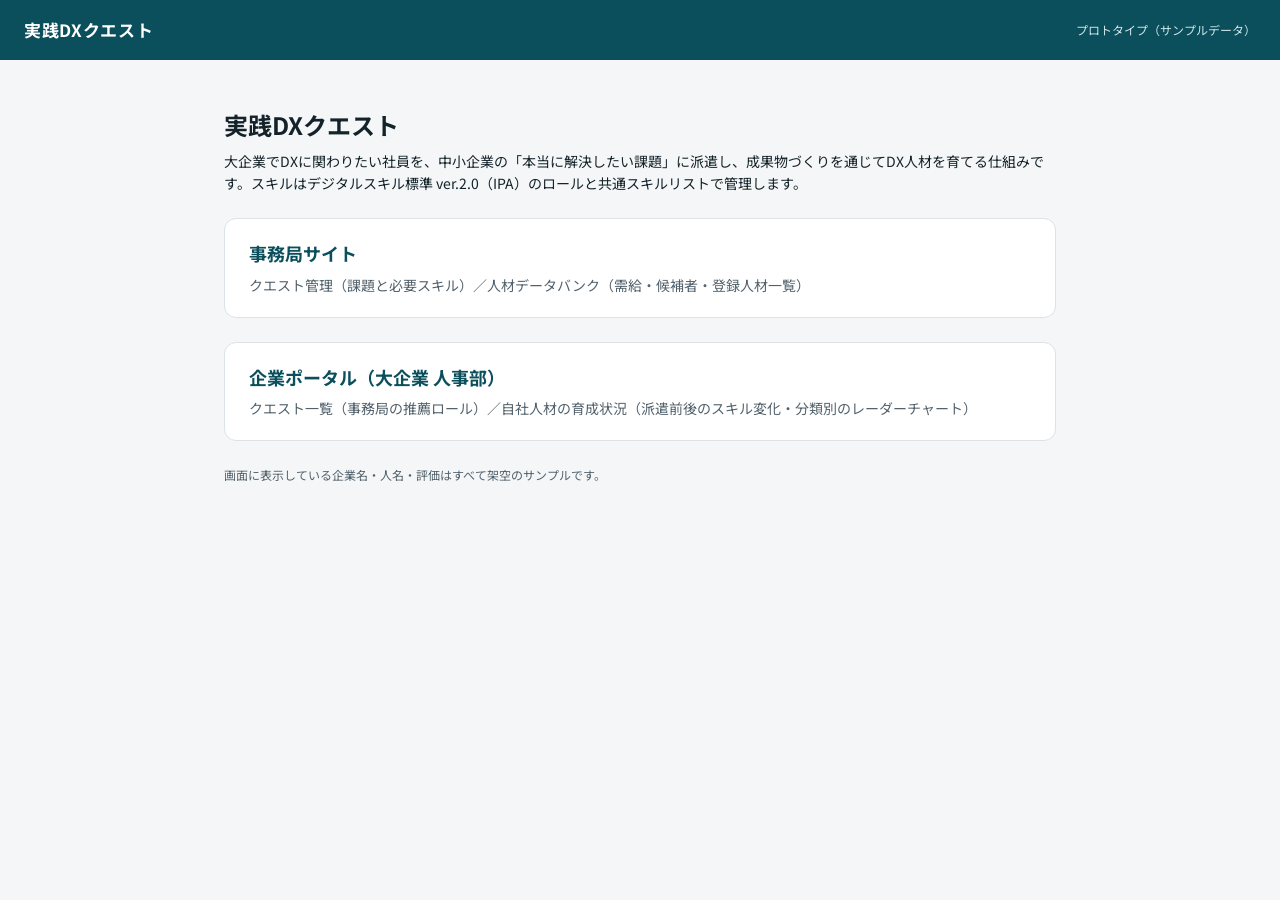
==== index.html @ 83ad589a "Initial commit" ====
<!doctype html>
<html lang="ja">
<head>
<meta charset="utf-8">
<meta name="viewport" content="width=device-width, initial-scale=1">
<title>実践DXクエスト</title>
<meta name="description" content="大企業のDX人材を中小企業の課題解決に派遣し、実践を通じてDX人材を育てる「実践DXクエスト」のプロトタイプ">
<link rel="preconnect" href="https://fonts.googleapis.com">
<link rel="preconnect" href="https://fonts.gstatic.com" crossorigin>
<link href="https://fonts.googleapis.com/css2?family=Noto+Sans+JP:wght@400;500;700&display=swap" rel="stylesheet">
<link rel="stylesheet" href="assets/style.css">
</head>
<body>
<header class="hdr">
  <div class="hdr-in">
    <a class="brand" href="./">実践DXクエスト</a>
    <div class="hdr-meta"><span>プロトタイプ（サンプルデータ）</span></div>
  </div>
</header>
<main class="landing">
  <div class="stack" style="gap:8px">
    <h1>実践DXクエスト</h1>
    <p>大企業でDXに関わりたい社員を、中小企業の「本当に解決したい課題」に派遣し、成果物づくりを通じてDX人材を育てる仕組みです。スキルはデジタルスキル標準 ver.2.0（IPA）のロールと共通スキルリストで管理します。</p>
  </div>
  <a class="entry" href="admin/">
    <h2>事務局サイト</h2>
    <p class="muted">クエスト管理（課題と必要スキル）／人材データバンク（需給・候補者・登録人材一覧）</p>
  </a>
  <a class="entry" href="company/">
    <h2>企業ポータル（大企業 人事部）</h2>
    <p class="muted">クエスト一覧（事務局の推薦ロール）／自社人材の育成状況（派遣前後のスキル変化・分類別のレーダーチャート）</p>
  </a>
  <p class="sub">画面に表示している企業名・人名・評価はすべて架空のサンプルです。</p>
</main>
</body>
</html>
---- assets/style.css ----
:root {
  --brand: #0B4F5C;
  --brand-dark: #073740;
  --brand-mid: #1C7686;
  --brand-soft: #E0F2F4;
  --brand-tint: #F2F8F9;
  --brand-line: #9FC7CE;
  --ink: #14232A;
  --ink-2: #33414A;
  --muted: #52616B;
  --line: #DCE3E6;
  --line-soft: #E8EEF0;
  --bg: #F4F6F7;
  --surface: #FFFFFF;
  --warn: #8F2F0A;
  --warn-bg: #FFEDE0;
  --warn-tint: #FFF8F3;
  --warn-line: #F2C4A6;
  --must: #B43C0C;
  --lv-a: #0B4F5C;
  --lv-b: #1C7686;
  --lv-c: #9FD0D7;
  --lv-d: #DDEFF1;
  --lv-z: #ECEFF1;
}

* { box-sizing: border-box; }
html { -webkit-text-size-adjust: 100%; }
body {
  margin: 0;
  background: var(--bg);
  color: var(--ink);
  font-family: 'Noto Sans JP', system-ui, -apple-system, 'Hiragino Sans', 'Yu Gothic UI', sans-serif;
  font-size: 14px;
  line-height: 1.6;
}
a { color: var(--brand); }
a:hover { color: var(--brand-dark); }
button { font-family: inherit; font-size: inherit; color: inherit; }
h1, h2, h3, p, dl, dd, ol { margin: 0; }
h1 { font-size: 24px; line-height: 1.4; }
h2 { font-size: 16px; }
h3 { font-size: 14px; }

/* ---- header ---- */
.hdr { background: var(--brand); color: #FFFFFF; }
.hdr-in {
  max-width: 1360px; margin: 0 auto; padding: 0 24px; min-height: 60px;
  display: flex; flex-wrap: wrap; align-items: center; gap: 8px 32px;
}
.brand { font-weight: 700; font-size: 17px; letter-spacing: 0.04em; color: inherit; text-decoration: none; }
.brand small { font-weight: 400; font-size: 13px; margin-left: 10px; opacity: 0.85; }
.nav { display: flex; flex-wrap: wrap; gap: 4px; }
.nav a { color: #FFFFFF; text-decoration: none; padding: 8px 16px; border-radius: 6px; }
.nav a[aria-current="page"] { background: #FFFFFF; color: var(--brand); font-weight: 700; }
.hdr-meta { margin-left: auto; display: flex; align-items: center; gap: 12px; font-size: 12px; color: #CFE6EA; }
.who { background: #FFFFFF; color: var(--brand); font-weight: 700; padding: 2px 10px; border-radius: 999px; }
.hdr.light { background: var(--surface); color: var(--ink); border-bottom: 1px solid var(--line); }
.hdr.light .brand { color: var(--brand); }
.hdr.light .brand small { color: var(--muted); opacity: 1; }
.hdr.light .nav a { color: var(--ink); }
.hdr.light .nav a[aria-current="page"] { background: var(--brand); color: #FFFFFF; }
.hdr.light .hdr-meta { color: var(--muted); }
.hdr.light .who { background: var(--brand); color: #FFFFFF; }

/* ---- layout ---- */
.wrap { max-width: 1360px; margin: 0 auto; padding: 24px; display: flex; flex-direction: column; gap: 20px; }
.split { display: flex; flex-wrap: wrap; gap: 24px; align-items: flex-start; }
.side { flex: 1 1 280px; display: flex; flex-direction: column; gap: 12px; }
.main { flex: 999 1 560px; min-width: 0; display: flex; flex-direction: column; gap: 20px; }
.stack { display: flex; flex-direction: column; gap: 8px; }
.row { display: flex; flex-wrap: wrap; gap: 8px; align-items: center; }
.between { display: flex; flex-wrap: wrap; justify-content: space-between; align-items: baseline; gap: 8px 16px; }
.grid { display: grid; gap: 12px; }
.g-160 { grid-template-columns: repeat(auto-fit, minmax(160px, 1fr)); }
.g-220 { grid-template-columns: repeat(auto-fit, minmax(220px, 1fr)); }
.g-260 { grid-template-columns: repeat(auto-fit, minmax(260px, 1fr)); }
.g-420 { grid-template-columns: repeat(auto-fit, minmax(min(420px, 100%), 1fr)); }

.card { background: var(--surface); border: 1px solid var(--line); border-radius: 12px; padding: 20px 24px; display: flex; flex-direction: column; gap: 16px; }
.card.lg { padding: 24px 28px; gap: 20px; }
.box { border: 1px solid var(--line); border-radius: 10px; padding: 12px 14px; }
.soft { background: var(--bg); border-radius: 8px; padding: 10px 14px; }
.muted { color: var(--muted); }
.small { font-size: 12px; }
.xs { font-size: 11px; }
.strong { font-weight: 700; }
.title-ink { color: var(--brand); }
.sub { font-size: 12px; color: var(--muted); }

/* ---- stats ---- */
.stats { display: grid; grid-template-columns: repeat(auto-fit, minmax(150px, 1fr)); gap: 12px; }
.stat { background: var(--surface); border: 1px solid var(--line); border-radius: 10px; padding: 10px 16px; }
.stat .k { font-size: 12px; color: var(--muted); }
.stat .v { font-size: 24px; font-weight: 700; }
.stat .v small { font-size: 13px; font-weight: 500; }
.stat.hi { background: var(--brand-soft); border-color: var(--brand-line); }
.stat.hi .k, .stat.hi .v { color: var(--brand); font-weight: 700; }

.rules { display: grid; grid-template-columns: repeat(auto-fit, minmax(260px, 1fr)); gap: 10px 24px; font-size: 12px; color: var(--ink-2); padding: 14px 20px; }
.rules strong { color: var(--ink); }

/* ---- controls ---- */
.pill {
  cursor: pointer; min-height: 40px; padding: 6px 14px; border-radius: 999px;
  border: 1px solid #B8C6CC; background: var(--surface); color: var(--ink); font-size: 13px; font-weight: 500;
}
.pill[aria-pressed="true"] { background: var(--brand); border-color: var(--brand); color: #FFFFFF; }
.pill.sq { border-radius: 8px; }
.tab {
  cursor: pointer; min-height: 44px; text-align: left; padding: 6px 14px; border-radius: 8px;
  border: 1px solid #B8C6CC; background: var(--surface); display: flex; flex-direction: column; line-height: 1.4;
}
.tab[aria-pressed="true"] { background: var(--brand); border-color: var(--brand); color: #FFFFFF; }
.tab .t1 { font-size: 11px; }
.tab .t2 { font-size: 13px; font-weight: 700; }
.qitem {
  cursor: pointer; text-align: left; background: var(--surface); border: 2px solid var(--line); border-radius: 10px;
  padding: 14px 16px; display: flex; flex-direction: column; gap: 6px; min-height: 44px; width: 100%;
}
.qitem[aria-pressed="true"] { background: var(--brand-tint); border-color: var(--brand); }
.linkbtn {
  cursor: pointer; background: none; border: 0; padding: 4px 0; text-align: left; min-height: 44px;
  display: flex; flex-direction: column;
}
.linkbtn .nm { font-weight: 700; color: var(--brand); text-decoration: underline; }
/* 派遣基準以上の社員の名前を強調 */
.linkbtn.hi .nm { font-size: 17px; color: var(--brand-dark); display: inline-flex; align-items: center; gap: 8px; }
.linkbtn.hi .nm, .hi-name { background: linear-gradient(transparent 58%, #FFE08A 58%); }
.hi-badge { font-size: 11px; font-weight: 700; color: #FFFFFF; background: var(--brand); border-radius: 4px; padding: 1px 6px; display: inline-block; }
.hi-name { color: var(--brand-dark); align-self: flex-start; }
.pill[aria-current="page"] { background: var(--brand); border-color: var(--brand); color: #FFFFFF; }

/* ---- radar chart ---- */
.radar-wrap { width: 100%; max-width: 860px; margin: 0 auto; }
.radar { width: 100%; height: auto; display: block; font-family: inherit; }
.radar .rd-tick { font-size: 12px; fill: var(--muted); }
.radar .rd-link { cursor: pointer; }
.radar .rd-name { font-size: 14px; font-weight: 700; fill: var(--brand); text-decoration: underline; }
.radar .rd-link:hover .rd-name, .radar .rd-link:focus .rd-name { fill: var(--brand-dark); }
.radar .rd-judge { font-size: 12px; font-weight: 700; }
.radar .rd-judge.ok { fill: var(--brand); }
.radar .rd-judge.ng { fill: var(--must); }
.radar .rd-judge.none { fill: var(--muted); font-weight: 400; }
.legend .sw { display: inline-block; width: 22px; height: 10px; }

/* ---- badges ---- */
.lv {
  display: inline-flex; align-items: center; justify-content: center; width: 26px; height: 26px;
  border-radius: 5px; font-weight: 700; flex: none;
}
.lv.sm { width: 22px; height: 22px; }
.lv-a { background: var(--lv-a); color: #FFFFFF; }
.lv-b { background: var(--lv-b); color: #FFFFFF; }
.lv-c { background: var(--lv-c); color: #0B2E35; }
.lv-d { background: var(--lv-d); color: #0B2E35; }
.lv-z { background: var(--lv-z); color: var(--ink-2); }
.lv-none { background: transparent; color: var(--muted); }
.lv.key { outline: 2px solid #E8A33D; outline-offset: 1px; }
.tag { font-size: 12px; font-weight: 700; padding: 2px 10px; border-radius: 999px; white-space: nowrap; display: inline-block; }
.tag.sq { border-radius: 6px; }
.t-ok { background: var(--brand-soft); color: var(--brand); }
.t-warn { background: var(--warn-bg); color: var(--warn); }
.t-gray { background: #ECEFF1; color: var(--ink-2); }
.t-strong { background: var(--brand); color: #FFFFFF; }
.t-must { background: var(--must); color: #FFFFFF; font-size: 11px; padding: 1px 8px; border-radius: 4px; }
.chip { display: inline-flex; gap: 8px; align-items: baseline; border: 1px solid var(--brand-line); background: var(--brand-tint); border-radius: 8px; padding: 6px 12px; }
.gap-chip { font-size: 11px; background: var(--warn-bg); color: var(--warn); border-radius: 4px; padding: 0 6px; }
.gap-chip.md { font-size: 12px; padding: 2px 8px; }
.legend { display: flex; flex-wrap: wrap; gap: 8px 16px; font-size: 12px; color: var(--ink-2); align-items: center; }
.legend span { display: inline-flex; align-items: center; gap: 6px; }

/* ---- bars ---- */
.bar { display: block; height: 8px; border-radius: 4px; background: var(--line-soft); overflow: hidden; }
.bar > span { display: block; height: 100%; background: var(--brand); }
.bar.thin { height: 6px; }
.bar.low > span { background: #C2571F; }

/* ---- tables ---- */
.scroll { overflow-x: auto; background: var(--surface); border: 1px solid var(--line); border-radius: 12px; }
.scroll.inner { border-radius: 10px; }
table { border-collapse: collapse; width: 100%; font-size: 13px; }
th, td { padding: 8px 12px; }
thead tr { background: var(--bg); }
thead th { text-align: left; }
tbody tr { border-top: 1px solid var(--line-soft); }
th.c, td.c { text-align: center; }
tr.grp { background: #EEF4F5; }
tr.grp th { text-align: left; font-size: 13px; }
tr.sel { background: var(--brand-tint); }
.vt { writing-mode: vertical-rl; display: inline-block; height: 170px; text-align: start; letter-spacing: 0.04em; font-weight: 500; font-size: 12px; }
.bl { border-left: 1px solid var(--line); }
.bl-soft { border-left: 1px solid #F0F3F4; }
.ratio { display: inline-block; min-width: 36px; padding: 2px 4px; border-radius: 5px; font-weight: 700; font-size: 12px; }
.r-full { background: var(--brand); color: #FFFFFF; }
.r-half { background: var(--lv-c); color: #0B2E35; }
.r-low { background: var(--warn-bg); color: var(--warn); }

/* ---- supply cards / candidates ---- */
.supply { border: 1px solid var(--line); border-radius: 10px; padding: 12px 14px; display: flex; flex-direction: column; gap: 6px; }
.supply.short { background: var(--warn-tint); border-color: var(--warn-line); }
.supply .nums { display: flex; gap: 16px; font-size: 12px; color: var(--ink-2); }
.supply .nums strong { font-size: 20px; color: var(--ink); }
.slot { border: 1px solid var(--line); border-radius: 10px; overflow: hidden; }
.slot-h { background: var(--bg); padding: 10px 14px; }
.cand { padding: 10px 14px; border-top: 1px solid var(--line-soft); display: grid; grid-template-columns: 28px minmax(0, 1fr) 120px; gap: 10px; align-items: start; }
.cand .rk { font-weight: 700; font-size: 16px; }

/* ---- judge box ---- */
.judge { border-radius: 10px; padding: 14px 16px; display: flex; flex-direction: column; gap: 4px; border: 1px solid var(--line); background: var(--bg); }
.judge.ok { background: var(--brand-soft); border-color: var(--brand-line); }
.judge.ok strong { color: var(--brand); }
.judge.warn { background: var(--warn-tint); border-color: var(--warn-line); }
.judge.warn strong { color: var(--warn); }
.judge strong { font-size: 16px; }

dl.kv { display: grid; grid-template-columns: auto minmax(0, 1fr); gap: 6px 16px; }
dl.kv dt { color: var(--muted); font-size: 13px; }
dl.meta { display: grid; grid-template-columns: repeat(auto-fit, minmax(160px, 1fr)); gap: 12px; }
dl.meta dt { font-size: 12px; color: var(--muted); }
dl.meta dd { font-weight: 500; }

/* ---- landing ---- */
.landing { max-width: 880px; margin: 0 auto; padding: 48px 24px; display: flex; flex-direction: column; gap: 24px; }
.entry { display: block; text-decoration: none; color: var(--ink); background: var(--surface); border: 1px solid var(--line); border-radius: 12px; padding: 20px 24px; }
.entry:hover { border-color: var(--brand); color: var(--ink); }
.entry h2 { color: var(--brand); font-size: 18px; margin-bottom: 6px; }

@media (max-width: 600px) {
  .wrap { padding: 16px; }
  .hdr-in { padding: 8px 16px; }
  .hdr-meta { margin-left: 0; }
  .card, .card.lg { padding: 16px; }
  .cand { grid-template-columns: 24px minmax(0, 1fr); }
  .cand > :last-child { grid-column: 2; }
}
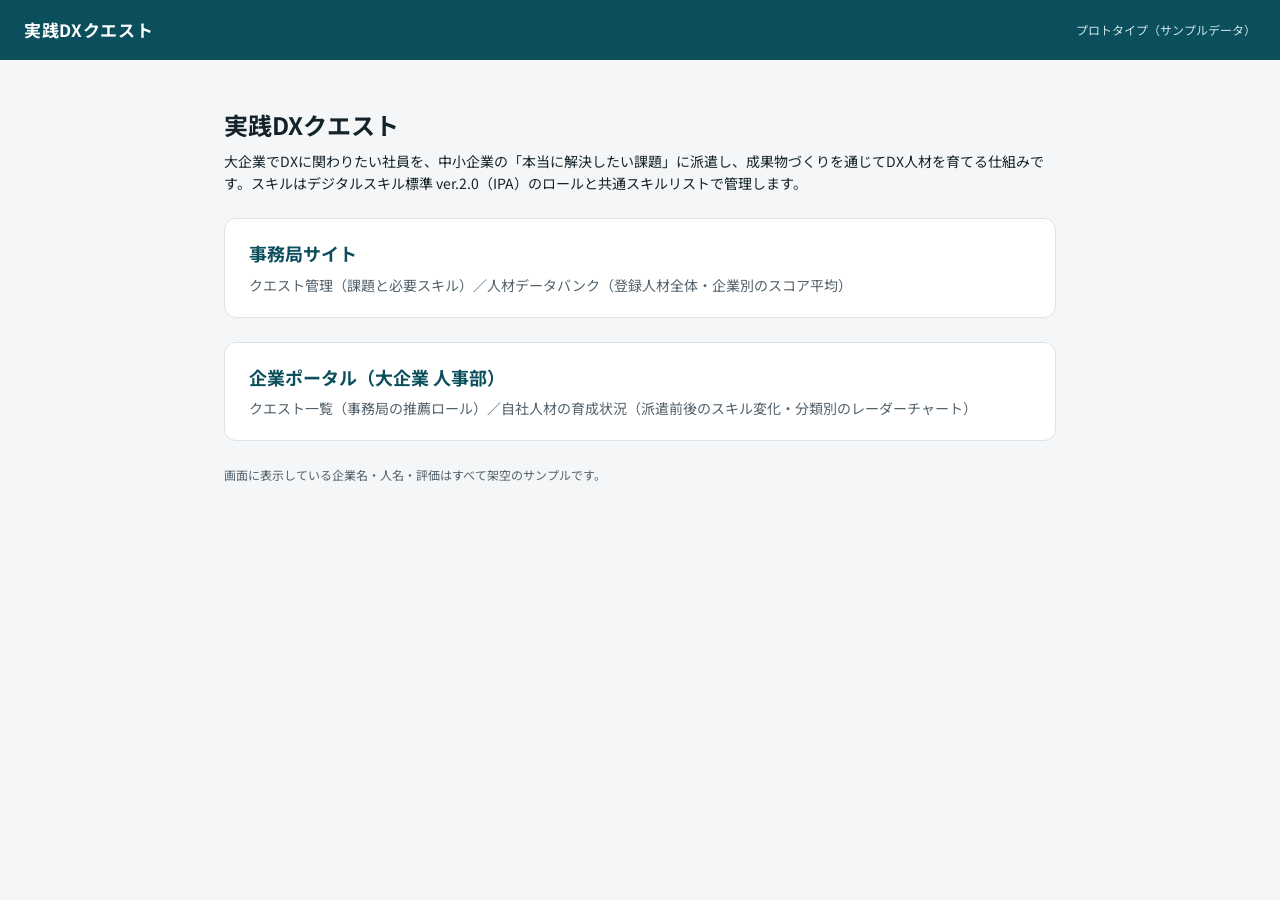
==== commit 319bcc37: "実践DXクエスト：画面プロトタイプとサンプルデータ（第2.15版） - 企業ポータル：自社人材の育成状況を「会社全体／従業員」のタブに（X社200名） - 事務局：人材データバンクを「登録人材全体／企" ====
--- a/index.html
+++ b/index.html
@@ -24,7 +24,7 @@
   </div>
   <a class="entry" href="admin/">
     <h2>事務局サイト</h2>
-    <p class="muted">クエスト管理（課題と必要スキル）／人材データバンク（需給・候補者・登録人材一覧）</p>
+    <p class="muted">クエスト管理（課題と必要スキル）／人材データバンク（登録人材全体・企業別のスコア平均）</p>
   </a>
   <a class="entry" href="company/">
     <h2>企業ポータル（大企業 人事部）</h2>
--- a/assets/style.css
+++ b/assets/style.css
@@ -234,3 +234,108 @@
   .cand { grid-template-columns: 24px minmax(0, 1fr); }
   .cand > :last-child { grid-column: 2; }
 }
+
+/* 人事部：経歴タイムライン・自己評価 */
+.visually-hidden { position: absolute; width: 1px; height: 1px; overflow: hidden; clip: rect(0 0 0 0); white-space: nowrap; }
+.timeline { list-style: none; margin: 0; padding: 0 0 0 4px; }
+.timeline li { position: relative; display: grid; grid-template-columns: 108px 1fr; gap: 4px 12px; padding: 0 0 14px 18px; border-left: 2px solid var(--line); }
+.timeline li:last-child { padding-bottom: 0; border-left-color: transparent; }
+.timeline li::before { content: ""; position: absolute; left: -7px; top: 3px; width: 12px; height: 12px; border-radius: 50%; background: var(--surface); border: 2px solid var(--brand-line); }
+.timeline li.now::before { background: var(--brand); border-color: var(--brand); }
+.tl-when { font-size: 12px; color: var(--ink-2); display: flex; flex-direction: column; align-items: flex-start; gap: 4px; }
+.tl-what { display: flex; flex-direction: column; gap: 2px; min-width: 0; }
+.sq-q { font-weight: 500; font-size: 13px; }
+.sq-opts { list-style: none; margin: 0; padding: 0; display: flex; flex-direction: column; gap: 2px; font-size: 13px; color: var(--muted); }
+.sq-opts li.on { color: var(--brand); font-weight: 700; }
+.sq-mark { display: inline-block; width: 1.4em; }
+.sq-level { display: flex; gap: 4px; }
+.sq-level span { flex: 1; height: 10px; border-radius: 3px; background: var(--line-soft); }
+.sq-level span.f { background: var(--brand); }
+@media (max-width: 480px) { .timeline li { grid-template-columns: 1fr; } }
+
+/* ==========================================================================
+   企業ポータル（body.dash）：デジタル庁「ダッシュボードデザインの実践ガイドブック」準拠
+   - 配色は同ガイドブックのテンプレート（Blue／Solid Gray）のカラーコード
+   - グレーを基調にし、強調はキー色（Blue）1系統。達成・未達は Success／Error のセマンティック色
+   - 3D・影・グラデーションなどの装飾は使わない
+   ========================================================================== */
+:root { --ok: var(--brand); --pos: var(--brand); }
+body.dash {
+  --brand: #0017C1;       /* Blue 900（Highlight／Link／チャート Primary） */
+  --brand-dark: #1A1A1A;  /* Solid Gray 900 */
+  --brand-mid: #3460FB;   /* Blue 600 */
+  --brand-soft: #E8F1FE;  /* Blue 50 */
+  --brand-tint: #E8F1FE;
+  --brand-line: #C5D7FB;  /* Blue 200 */
+  --ink: #1A1A1A;         /* Solid Gray 900 */
+  --ink-2: #333333;       /* Solid Gray 800 */
+  --muted: #626264;       /* Text Label */
+  --line: #CCCCCC;        /* Solid Gray 200 */
+  --line-soft: #F2F2F2;   /* Solid Gray 50 */
+  --bg: #F8F8FB;          /* 背景 Standard */
+  --warn: #CE0000;        /* Error */
+  --warn-bg: #FDEEEE;     /* Red 50 */
+  --warn-tint: #FDEEEE;
+  --warn-line: #FFBBBB;   /* Red 200 */
+  --must: #CE0000;
+  --ok: #197A4B;          /* Success */
+  --pos: #3460FB;         /* Positive（増加） */
+  --lv-a: #0017C1; --lv-b: #3460FB; --lv-c: #C5D7FB; --lv-d: #E8F1FE; --lv-z: #F2F2F2;
+}
+/* 強調はマーカー（グラデーション）をやめ、文字の大きさ・太さとラベルで行う */
+body.dash .linkbtn.hi .nm, body.dash .hi-name { background: none; }
+/* 特に重要な指標は Highlight 背景（Blue 900 に白文字） */
+body.dash .stat.hi { background: var(--brand); border-color: var(--brand); }
+body.dash .stat.hi .k, body.dash .stat.hi .v, body.dash .stat.hi .cmp { color: #FFFFFF; }
+body.dash .t-ok { background: #FFFFFF; color: var(--ok); box-shadow: inset 0 0 0 1px var(--ok); }
+body.dash .lv-c, body.dash .lv-d { color: #1A1A1A; }
+
+/* メタ情報（基準時点・更新日・出典・注記） */
+.metainfo { display: flex; flex-wrap: wrap; gap: 2px 20px; margin: 0; font-size: 12px; color: var(--muted); }
+.metainfo > div { display: flex; gap: 6px; }
+.metainfo dt { font-weight: 700; }
+.metainfo dd { margin: 0; }
+/* KPI の比較値 */
+.stat .cmp { font-size: 12px; color: var(--muted); }
+/* 数値の列は右寄せ・等幅数字 */
+th.num, td.num { text-align: right; font-variant-numeric: tabular-nums; white-space: nowrap; }
+.delta { display: inline-block; min-width: 3.8em; margin-left: 6px; text-align: right; font-size: 12px; font-weight: 700; color: var(--pos); }
+.ok-ink { color: var(--ok); }
+.ng-ink { color: var(--must); }
+
+/* レーダーチャートの系列（線種・マーカーの形でも区別） */
+.radar .rd-grid { fill: none; stroke: var(--line); stroke-width: 1; }
+.rd-req { fill: none; stroke: #4D4D4D; stroke-width: 2; stroke-dasharray: 6 4; }   /* Solid Gray 700・破線 */
+.rd-pre { fill: none; stroke: #767676; stroke-width: 2; }                           /* Solid Gray 536・実線 */
+.rd-pre-pt { fill: #767676; stroke: #FFFFFF; stroke-width: 1.5; }                   /* 四角 */
+.rd-now { fill: var(--brand-mid); fill-opacity: 0.12; stroke: var(--brand); stroke-width: 2.5; }
+.rd-now-pt { fill: var(--brand); stroke: #FFFFFF; stroke-width: 2; }                /* 丸 */
+.radar .rd-judge.ok { fill: var(--ok); }
+svg.lg { width: 28px; height: 12px; overflow: visible; flex: none; }
+
+/* ---- 登録社員の絞り込み（企業ポータル） ---- */
+.filters { display: flex; flex-wrap: wrap; align-items: flex-end; gap: 12px 20px; }
+.filters .fld { display: flex; flex-direction: column; gap: 4px; min-width: 0; flex: 0 1 280px; }
+.filters select, .filters input {
+  min-height: 44px; padding: 8px 12px; border: 1px solid #B8C6CC; border-radius: 8px;
+  background: var(--surface); color: var(--ink); font: inherit; font-size: 14px; width: 100%;
+}
+.filters select:focus-visible, .filters input:focus-visible { outline: 2px solid var(--brand); outline-offset: 1px; }
+/* 一覧は高さを抑えてスクロール。見出し行は固定 */
+.scroll.tall { max-height: 440px; overflow-y: auto; }
+.scroll.tall thead th { position: sticky; top: 0; background: var(--bg); z-index: 1; }
+#emp-detail { scroll-margin-top: 16px; }
+
+/* ---- タブ（企業ポータル：会社全体／従業員） ---- */
+.tabbar { display: flex; gap: 4px; border-bottom: 2px solid var(--line); }
+.tabbtn {
+  cursor: pointer; min-height: 44px; padding: 8px 22px; margin-bottom: -2px; font: inherit; font-size: 15px; font-weight: 700;
+  color: var(--ink-2); background: none; border: 0; border-bottom: 3px solid transparent;
+}
+.tabbtn:hover { color: var(--brand); }
+.tabbtn[aria-selected="true"] { color: var(--brand); border-bottom-color: var(--brand); }
+.tabbtn:focus-visible { outline: 2px solid var(--brand); outline-offset: -2px; }
+.radar .rd-name.plain { fill: var(--ink); text-decoration: none; }
+.radar .rd-judge.info { fill: var(--ink-2); font-weight: 500; }
+#emp-list td { vertical-align: middle; }
+#emp-list .linkbtn { justify-content: center; }
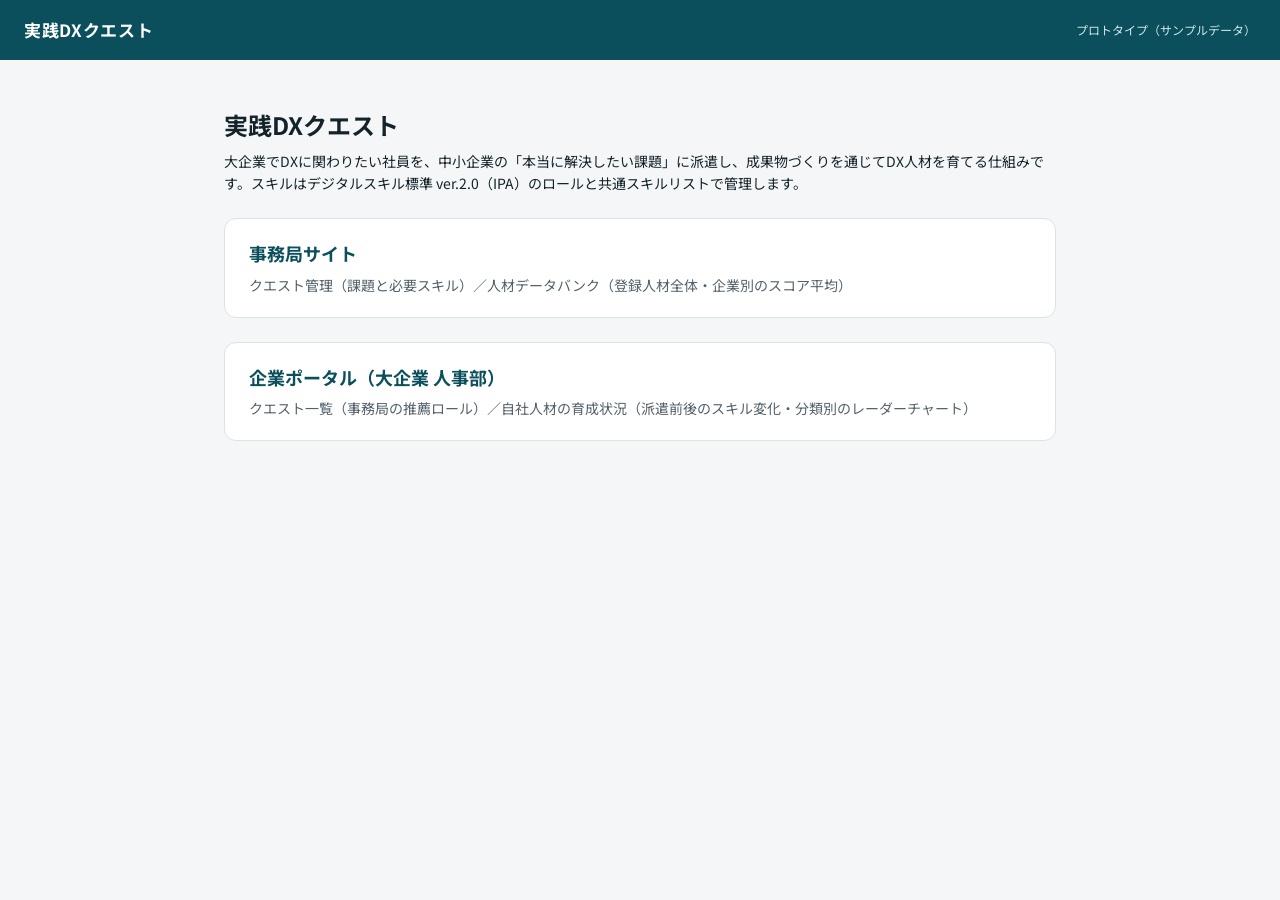
==== commit dd1a0bd7: "見出しの下のグレーの説明文を削除し、画面ファイルにキャッシュ対策を追加する - 全画面の見出し・ページタイトルの下にあるグレーの説明文を削除   （スキル水準の説明、対象人数、日付・出典・架空データの" ====
--- a/index.html
+++ b/index.html
@@ -30,7 +30,6 @@
     <h2>企業ポータル（大企業 人事部）</h2>
     <p class="muted">クエスト一覧（事務局の推薦ロール）／自社人材の育成状況（派遣前後のスキル変化・分類別のレーダーチャート）</p>
   </a>
-  <p class="sub">画面に表示している企業名・人名・評価はすべて架空のサンプルです。</p>
 </main>
 </body>
 </html>
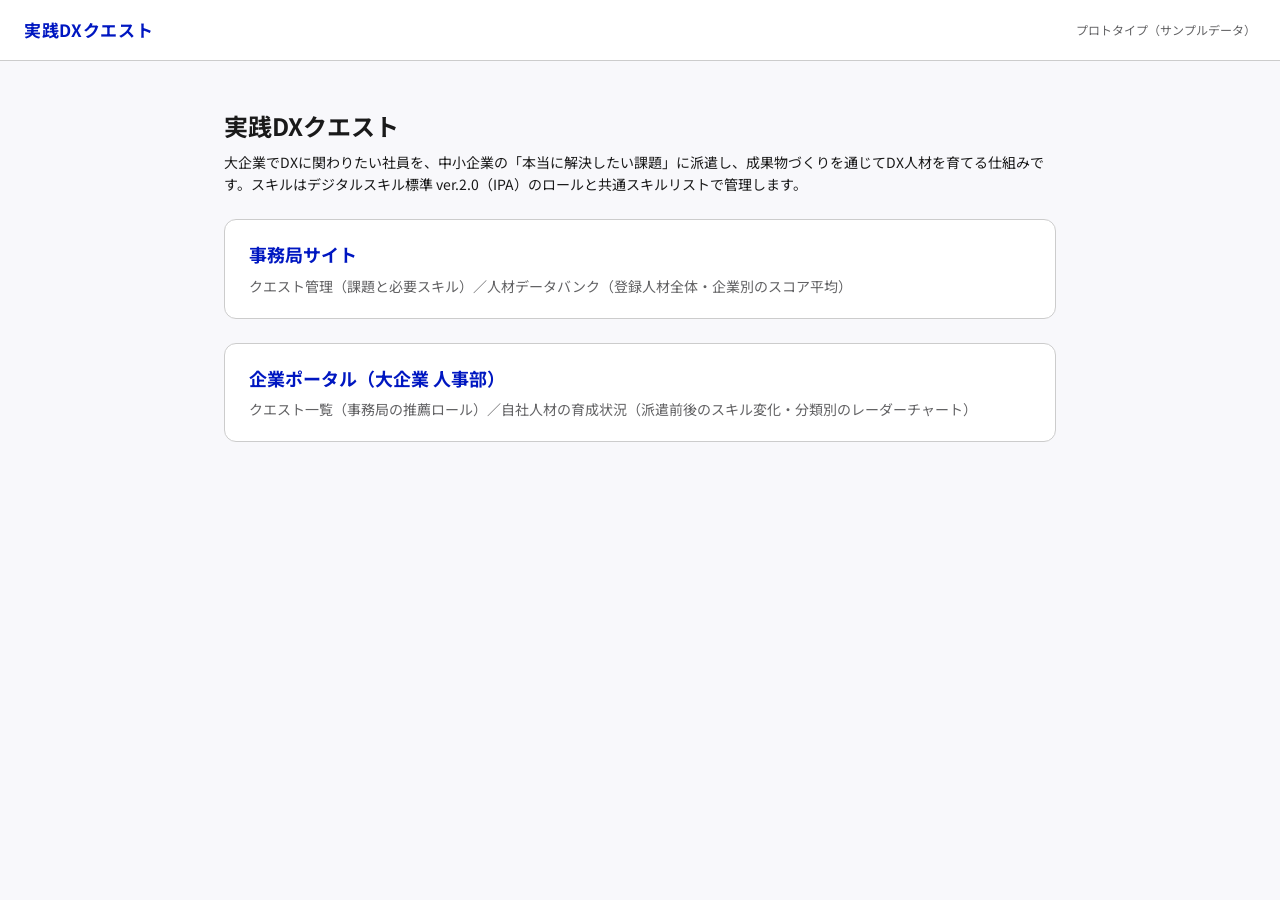
==== commit 03849241: "トップページの配色をほかのページにそろえる Co-Authored-By: Claude Opus 5.5 <noreply@anthropic.com>" ====
--- a/index.html
+++ b/index.html
@@ -10,8 +10,8 @@
 <link href="https://fonts.googleapis.com/css2?family=Noto+Sans+JP:wght@400;500;700&display=swap" rel="stylesheet">
 <link rel="stylesheet" href="assets/style.css">
 </head>
-<body>
-<header class="hdr">
+<body class="dash">
+<header class="hdr light">
   <div class="hdr-in">
     <a class="brand" href="./">実践DXクエスト</a>
     <div class="hdr-meta"><span>プロトタイプ（サンプルデータ）</span></div>
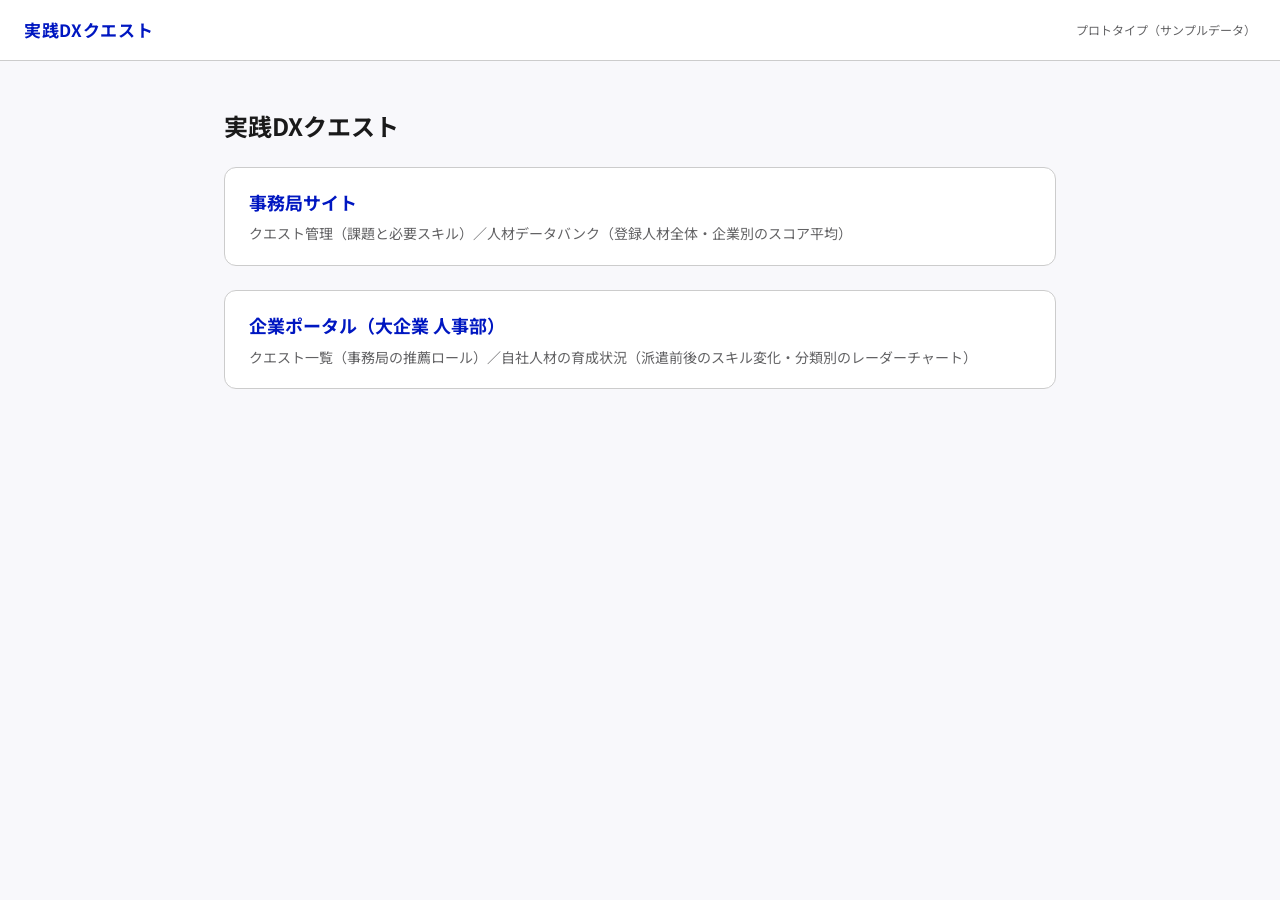
==== commit a5c97194: "トップページの見出しの下の説明文を削除する 「大企業でDXに関わりたい社員を…共通スキルリストで管理します。」の 2行を削除。見出しと入口のカードはそのまま。 説明書を第2.19版にし、デプロイ計画の" ====
--- a/index.html
+++ b/index.html
@@ -20,7 +20,6 @@
 <main class="landing">
   <div class="stack" style="gap:8px">
     <h1>実践DXクエスト</h1>
-    <p>大企業でDXに関わりたい社員を、中小企業の「本当に解決したい課題」に派遣し、成果物づくりを通じてDX人材を育てる仕組みです。スキルはデジタルスキル標準 ver.2.0（IPA）のロールと共通スキルリストで管理します。</p>
   </div>
   <a class="entry" href="admin/">
     <h2>事務局サイト</h2>
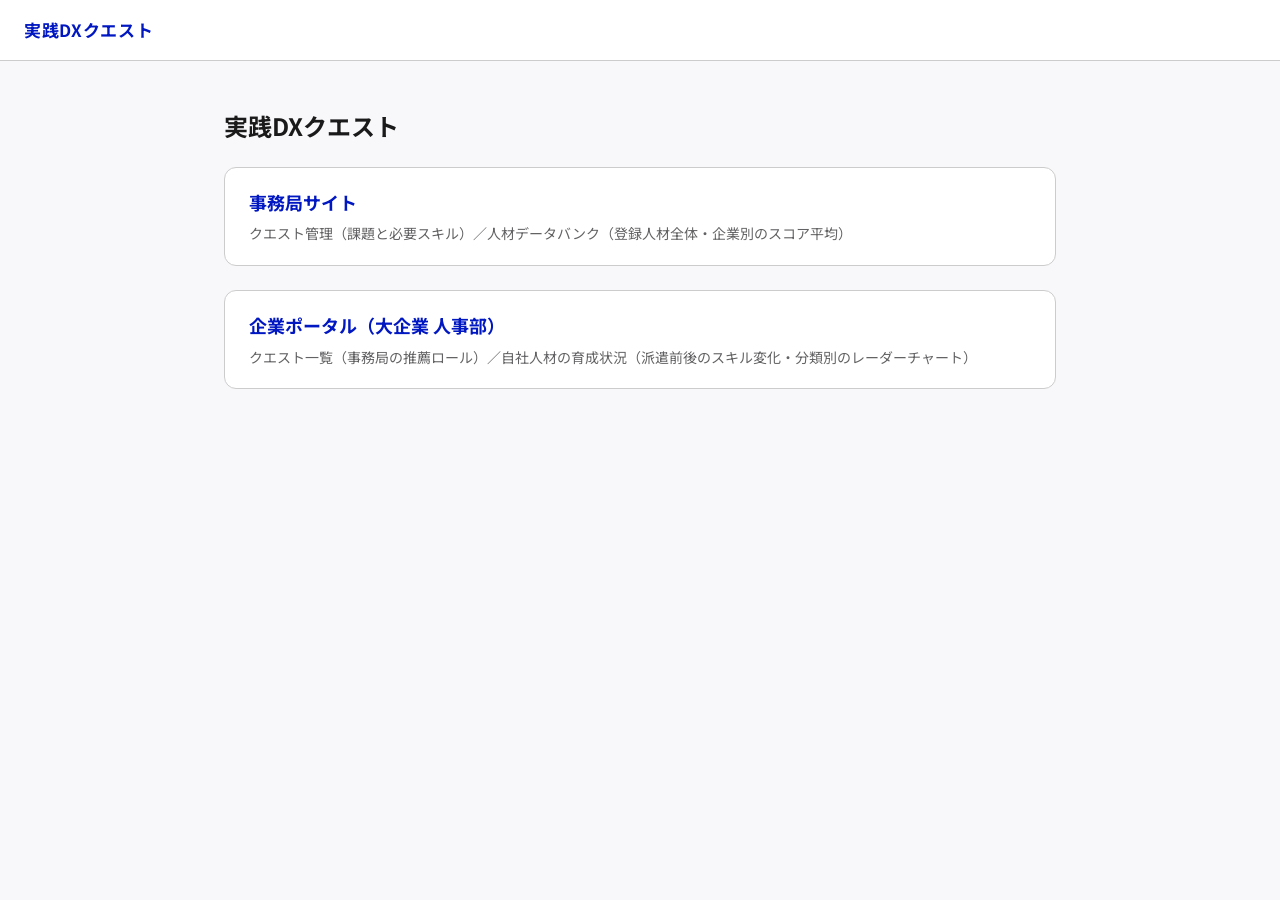
==== commit 393a0f84: "ヘッダー右上の「サンプルデータ」の表示を削除する 全画面（トップ、事務局2画面、企業ポータル3画面）のヘッダー右上の グレーの文字「サンプルデータ」「プロトタイプ（サンプルデータ）」を削除。 「事務局" ====
--- a/index.html
+++ b/index.html
@@ -14,7 +14,6 @@
 <header class="hdr light">
   <div class="hdr-in">
     <a class="brand" href="./">実践DXクエスト</a>
-    <div class="hdr-meta"><span>プロトタイプ（サンプルデータ）</span></div>
   </div>
 </header>
 <main class="landing">
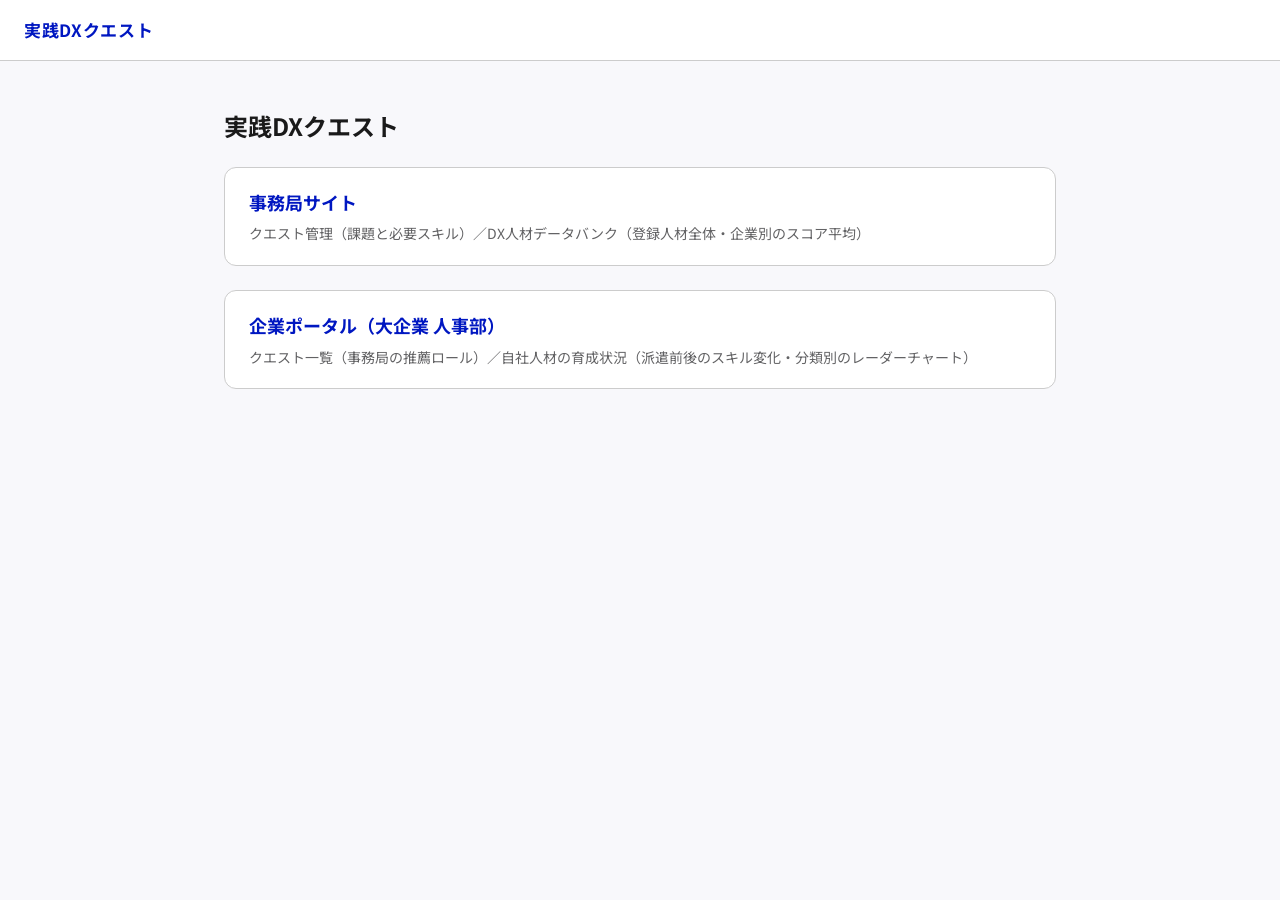
==== commit 13e4d722: "「人材データバンク」の表記を「DX人材データバンク」に統一する Co-Authored-By: Claude Opus 5.5 <noreply@anthropic.com>" ====
--- a/index.html
+++ b/index.html
@@ -22,7 +22,7 @@
   </div>
   <a class="entry" href="admin/">
     <h2>事務局サイト</h2>
-    <p class="muted">クエスト管理（課題と必要スキル）／人材データバンク（登録人材全体・企業別のスコア平均）</p>
+    <p class="muted">クエスト管理（課題と必要スキル）／DX人材データバンク（登録人材全体・企業別のスコア平均）</p>
   </a>
   <a class="entry" href="company/">
     <h2>企業ポータル（大企業 人事部）</h2>
--- a/assets/style.css
+++ b/assets/style.css
@@ -43,7 +43,9 @@
 h3 { font-size: 14px; }
 
 /* ---- header ---- */
-.hdr { background: var(--brand); color: #FFFFFF; }
+/* 上のバーは常に表示（スクロールしても画面の上に残す） */
+.hdr { background: var(--brand); color: #FFFFFF; position: sticky; top: 0; z-index: 20; }
+html { scroll-padding-top: 80px; }
 .hdr-in {
   max-width: 1360px; margin: 0 auto; padding: 0 24px; min-height: 60px;
   display: flex; flex-wrap: wrap; align-items: center; gap: 8px 32px;
@@ -54,7 +56,8 @@
 .nav a { color: #FFFFFF; text-decoration: none; padding: 8px 16px; border-radius: 6px; }
 .nav a[aria-current="page"] { background: #FFFFFF; color: var(--brand); font-weight: 700; }
 .hdr-meta { margin-left: auto; display: flex; align-items: center; gap: 12px; font-size: 12px; color: #CFE6EA; }
-.who { background: #FFFFFF; color: var(--brand); font-weight: 700; padding: 2px 10px; border-radius: 999px; }
+/* 利用者の表示（事務局／X社 人事部）。見ている人が分かるよう大きめに */
+.who { background: #FFFFFF; color: var(--brand); font-weight: 700; font-size: 15px; letter-spacing: 0.04em; padding: 5px 16px; border-radius: 999px; }
 .hdr.light { background: var(--surface); color: var(--ink); border-bottom: 1px solid var(--line); }
 .hdr.light .brand { color: var(--brand); }
 .hdr.light .brand small { color: var(--muted); opacity: 1; }
@@ -324,7 +327,7 @@
 /* 一覧は高さを抑えてスクロール。見出し行は固定 */
 .scroll.tall { max-height: 440px; overflow-y: auto; }
 .scroll.tall thead th { position: sticky; top: 0; background: var(--bg); z-index: 1; }
-#emp-detail { scroll-margin-top: 16px; }
+#emp-detail { scroll-margin-top: 80px; }
 
 /* ---- タブ（企業ポータル：会社全体／従業員） ---- */
 .tabbar { display: flex; gap: 4px; border-bottom: 2px solid var(--line); }
